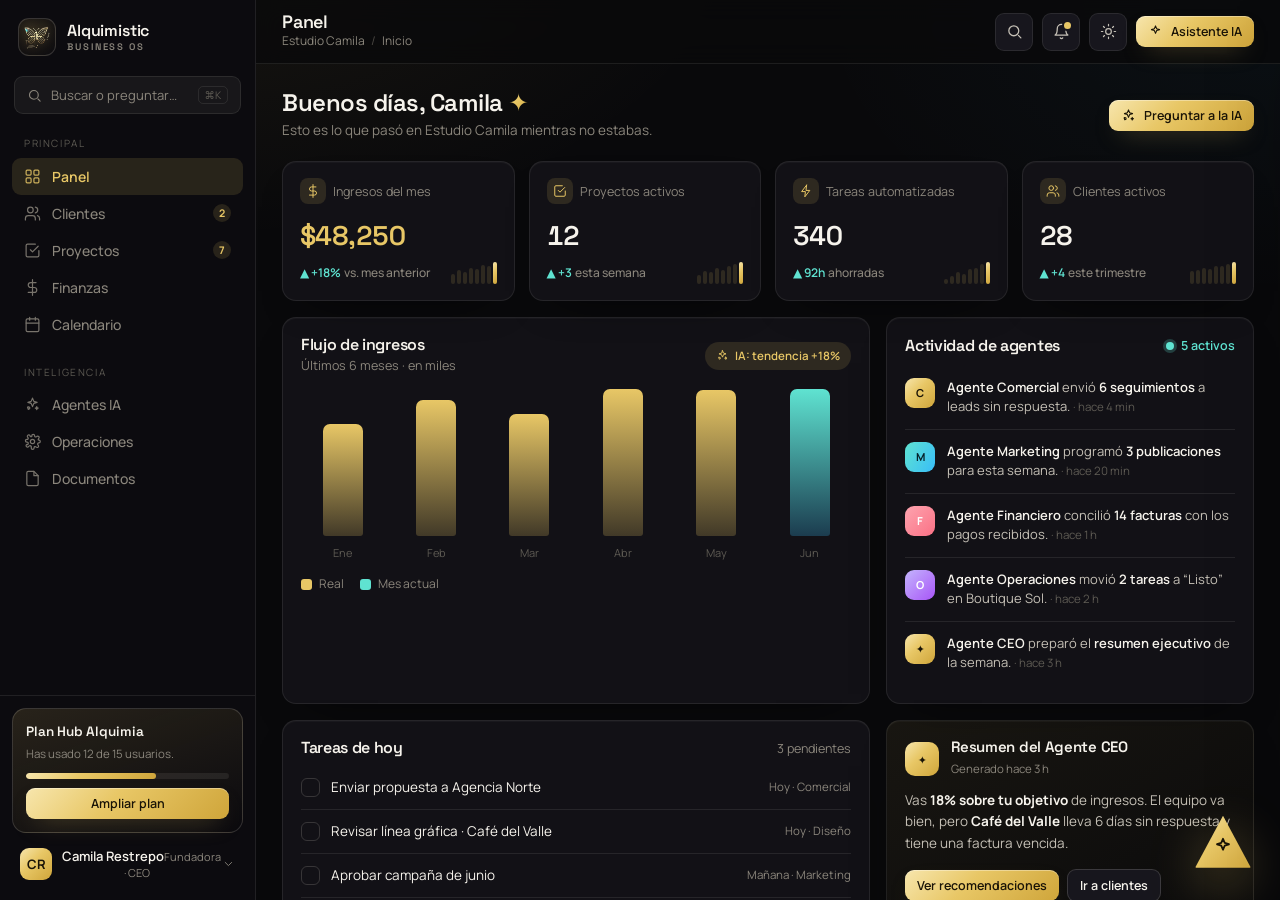
==== demo/index.html @ 18261135 "Demo navegable del Business OS en /demo + 'Ver Demo' enlazado - Prototipo Business OS (8 modulos, te" ====
<!DOCTYPE html>
<html lang="es" data-theme="dark">
<head>
<meta charset="UTF-8" />
<meta name="viewport" content="width=device-width, initial-scale=1.0" />
<title>Alquimistic Hub — Business OS</title>
<link rel="icon" type="image/png" href="assets/logo.png" />
<link rel="preconnect" href="https://fonts.googleapis.com" />
<link rel="preconnect" href="https://fonts.gstatic.com" crossorigin />
<link href="https://fonts.googleapis.com/css2?family=Space+Grotesk:wght@400;500;600;700&family=Sora:wght@400;500;600;700&family=Manrope:wght@400;500;600;700;800&family=Plus+Jakarta+Sans:wght@400;500;600;700&family=Figtree:wght@400;500;600;700&display=swap" rel="stylesheet" />
<link rel="stylesheet" href="bos.css" />
</head>
<body>

<div class="app">
  <!-- ============ SIDEBAR ============ -->
  <aside class="side" id="side">
    <div class="side-brand">
      <span class="side-badge"><img src="assets/logo.png" alt="Alquimistic Hub" /></span>
      <span class="nm">Alquimistic<span class="sub">Business OS</span></span>
    </div>

    <button class="side-search" id="sideSearch">
      <svg viewBox="0 0 24 24" fill="none" stroke="currentColor" stroke-width="1.8" stroke-linecap="round"><circle cx="11" cy="11" r="7"/><path d="m21 21-3.5-3.5"/></svg>
      Buscar o preguntar…
      <span class="kbd">⌘K</span>
    </button>

    <nav class="side-nav" id="sideNav"></nav>

    <div class="side-foot">
      <div class="side-upgrade">
        <div class="h">Plan Hub Alquimia</div>
        <div class="p">Has usado 12 de 15 usuarios.</div>
        <div class="bar"><i></i></div>
        <button class="btn btn-primary btn-sm" style="width:100%">Ampliar plan</button>
      </div>
      <button class="side-user">
        <span class="avatar">CR</span>
        <span class="meta"><span class="n">Camila Restrepo</span><span class="r">Fundadora · CEO</span></span>
        <svg class="gear" viewBox="0 0 24 24" fill="none" stroke="currentColor" stroke-width="1.7" stroke-linecap="round" stroke-linejoin="round"><path d="M6 9l6 6 6-6"/></svg>
      </button>
    </div>
  </aside>
  <div class="side-scrim" id="sideScrim"></div>

  <!-- ============ MAIN ============ -->
  <div class="main">
    <header class="topbar">
      <button class="icon-btn menu-btn" id="menuBtn"><svg viewBox="0 0 24 24" fill="none" stroke="currentColor" stroke-width="1.8" stroke-linecap="round"><path d="M3 6h18M3 12h18M3 18h18"/></svg></button>
      <div class="top-title">
        <h1 id="topTitle">Panel</h1>
        <div class="crumb" id="topCrumb"></div>
      </div>
      <div class="top-actions">
        <button class="icon-btn" id="topSearch" title="Buscar (⌘K)"><svg viewBox="0 0 24 24" fill="none" stroke="currentColor" stroke-width="1.8" stroke-linecap="round"><circle cx="11" cy="11" r="7"/><path d="m21 21-3.5-3.5"/></svg></button>
        <button class="icon-btn has-dot" title="Notificaciones"><svg viewBox="0 0 24 24" fill="none" stroke="currentColor" stroke-width="1.8" stroke-linecap="round" stroke-linejoin="round"><path d="M18 8a6 6 0 0 0-12 0c0 7-3 9-3 9h18s-3-2-3-9"/><path d="M13.7 21a2 2 0 0 1-3.4 0"/></svg></button>
        <button class="icon-btn" id="themeToggle" title="Cambiar tema"></button>
        <button class="btn btn-primary btn-sm" id="topSearch2" data-ai-open><svg viewBox="0 0 24 24" fill="none" stroke="currentColor" stroke-width="1.7" stroke-linecap="round" stroke-linejoin="round"><path d="M12 3l1.9 4.6L18.5 9l-4.6 1.4L12 15l-1.9-4.6L5.5 9l4.6-1.4z"/></svg><span>Asistente IA</span></button>
      </div>
    </header>

    <main class="content" id="content"></main>
  </div>
</div>

<!-- ============ AI ASSISTANT (triangle) ============ -->
<button class="ai-fab" id="aiFab" aria-label="Abrir asistente IA">
  <span class="ping"></span>
  <span class="tri"><svg viewBox="0 0 24 24" fill="none" stroke="currentColor" stroke-width="2" stroke-linecap="round" stroke-linejoin="round"><path d="M12 3l1.9 4.6L18.5 9l-4.6 1.4L12 15l-1.9-4.6L5.5 9l4.6-1.4z"/></svg></span>
</button>

<div class="scrim" id="aiScrim"></div>
<aside class="ai-panel" id="aiPanel" aria-label="Asistente IA">
  <div class="ai-head">
    <span class="tri-sm"><svg viewBox="0 0 24 24" fill="none" stroke="currentColor" stroke-width="2" stroke-linecap="round" stroke-linejoin="round"><path d="M12 3l1.9 4.6L18.5 9l-4.6 1.4L12 15l-1.9-4.6L5.5 9l4.6-1.4z"/></svg></span>
    <span class="nm">Asistente Alquimistic<span class="s">● Conectado a tu negocio</span></span>
    <button class="icon-btn x" id="aiClose"><svg viewBox="0 0 24 24" fill="none" stroke="currentColor" stroke-width="1.8" stroke-linecap="round"><path d="M18 6 6 18M6 6l12 12"/></svg></button>
  </div>
  <div class="ai-body" id="aiBody"></div>
  <div class="ai-foot">
    <div class="ai-input">
      <input id="aiInput" placeholder="Escribe o pregunta lo que quieras…" />
      <button class="ai-send" id="aiSend"><svg viewBox="0 0 24 24" fill="none" stroke="currentColor" stroke-width="2" stroke-linecap="round" stroke-linejoin="round"><path d="M22 2 11 13M22 2l-7 20-4-9-9-4z"/></svg></button>
    </div>
  </div>
</aside>

<!-- ============ COMMAND PALETTE ============ -->
<div class="cmdk-scrim" id="cmdkScrim">
  <div class="cmdk">
    <div class="cmdk-in">
      <svg viewBox="0 0 24 24" fill="none" stroke="currentColor" stroke-width="1.8" stroke-linecap="round"><circle cx="11" cy="11" r="7"/><path d="m21 21-3.5-3.5"/></svg>
      <input id="cmdkInput" placeholder="Busca módulos, acciones o pregunta a la IA…" />
      <span class="esc">ESC</span>
    </div>
    <div class="cmdk-list" id="cmdkList"></div>
  </div>
</div>

<script src="bos-icons.js"></script>
<script src="bos-data.js"></script>
<script src="bos-modules.js"></script>
<script src="bos-app.js"></script>
</body>
</html>
---- demo/bos.css ----
/* ============================================================
   ALQUIMISTIC HUB — BUSINESS OS (app)
   Sistema visual: oro/champán + teal iridiscente.
   Dos temas: oscuro (carbón) y claro (champán). Coherente con el landing.
   ============================================================ */

/* ---------- THEME: DARK (default) ---------- */
:root {
  --font-display: "Space Grotesk", system-ui, sans-serif;
  --font-body: "Manrope", system-ui, sans-serif;

  /* surfaces */
  --bg: #09090b;
  --bg-grad: #100e12;
  --surface: #121116;
  --surface-2: #17161d;
  --surface-3: #201f29;
  --rail: #0c0b0f;
  --hover: rgba(245,240,230,.05);
  --hover-strong: rgba(245,240,230,.08);

  --border: rgba(245,240,230,.09);
  --border-strong: rgba(245,240,230,.16);

  /* gold */
  --gold-1: #f3dd9a;
  --gold-2: #e8c766;
  --gold-3: #d4af37;
  --gold-deep: #b8902e;
  --gold-ink: #e8c766;            /* gold-colored TEXT (overridden in light) */
  --grad-gold: linear-gradient(135deg, #f7e6ad 0%, #e8c766 42%, #cfa53a 100%);
  --gold-soft: color-mix(in srgb, var(--gold-2) 13%, transparent);
  --gold-soft-2: color-mix(in srgb, var(--gold-2) 7%, transparent);

  /* iridescent */
  --teal: #5fe3d1;
  --cyan: #38bdf8;
  --teal-ink: #5fe3d1;
  --grad-iris: linear-gradient(120deg, #5fe3d1, #38bdf8);

  /* semantic */
  --pos: #5fe3d1;
  --neg: #f5907a;
  --warn: #f1c76a;
  --info: #7cc2f5;

  /* text */
  --text: #f6f3ec;
  --text-2: #c5c0b6;
  --text-3: #8b867c;
  --text-faint: #5d5a53;

  /* geometry */
  --r-sm: 9px;
  --r-md: 14px;
  --r-lg: 20px;
  --r-pill: 100px;
  --side-w: 256px;
  --top-h: 64px;
  --d: 1;                         /* density multiplier (tweakable) */

  --shadow-card: 0 1px 0 rgba(255,255,255,.03) inset, 0 18px 44px -28px rgba(0,0,0,.85);
  --shadow-pop: 0 30px 80px -24px rgba(0,0,0,.7), 0 2px 8px rgba(0,0,0,.4);
  --glow-gold: 0 0 0 1px rgba(232,199,102,.14), 0 18px 50px -20px rgba(232,199,102,.30);

  --ai-grad: var(--grad-gold);
}

/* ---------- THEME: LIGHT ---------- */
[data-theme="light"] {
  --bg: #f4f0e7;
  --bg-grad: #f8f4ec;
  --surface: #ffffff;
  --surface-2: #faf7f0;
  --surface-3: #f1ece1;
  --rail: #fbf8f1;
  --hover: rgba(60,48,20,.045);
  --hover-strong: rgba(60,48,20,.08);

  --border: rgba(40,32,16,.10);
  --border-strong: rgba(40,32,16,.18);

  --gold-1: #d8b24a;
  --gold-2: #c79a33;
  --gold-3: #b8902e;
  --gold-deep: #9a7822;
  --gold-ink: #9a7822;
  --grad-gold: linear-gradient(135deg, #e9c875 0%, #d4af37 45%, #b8902e 100%);
  --gold-soft: color-mix(in srgb, var(--gold-2) 15%, transparent);
  --gold-soft-2: color-mix(in srgb, var(--gold-2) 8%, transparent);

  --teal: #18a899;
  --cyan: #2c91d6;
  --teal-ink: #0e8a7b;
  --grad-iris: linear-gradient(120deg, #18a899, #2c91d6);

  --pos: #0e8a7b;
  --neg: #cf5a44;
  --warn: #b8862a;
  --info: #2c7fc0;

  --text: #1c1810;
  --text-2: #544d40;
  --text-3: #837b6c;
  --text-faint: #a89f8c;

  --shadow-card: 0 1px 0 rgba(255,255,255,.6) inset, 0 14px 34px -26px rgba(60,44,12,.45);
  --shadow-pop: 0 30px 70px -22px rgba(60,44,12,.32), 0 2px 8px rgba(60,44,12,.12);
  --glow-gold: 0 0 0 1px rgba(184,144,46,.18), 0 18px 44px -22px rgba(184,144,46,.30);
}

* { box-sizing: border-box; margin: 0; padding: 0; }
html, body { height: 100%; }
html { scroll-behavior: smooth; }

body {
  font-family: var(--font-body);
  background: var(--bg);
  color: var(--text);
  line-height: 1.55;
  -webkit-font-smoothing: antialiased;
  text-rendering: optimizeLegibility;
  overflow: hidden;
  transition: background .4s ease, color .4s ease;
}

/* ambient wash (on .app so it repaints reliably on theme change) */
.app::before {
  content: ""; position: absolute; inset: 0; z-index: 0; pointer-events: none;
  background:
    radial-gradient(900px 520px at 16% -8%, var(--gold-soft-2), transparent 60%),
    radial-gradient(760px 480px at 100% 0%, rgba(56,189,248,.045), transparent 62%);
}
[data-theme="light"] .app::before {
  background:
    radial-gradient(900px 520px at 16% -8%, rgba(184,144,46,.10), transparent 60%),
    radial-gradient(760px 480px at 100% 0%, rgba(44,145,214,.05), transparent 62%);
}

img { max-width: 100%; display: block; }
a { color: inherit; text-decoration: none; }
button { font-family: inherit; cursor: pointer; border: none; background: none; color: inherit; }
input, textarea { font-family: inherit; }
::selection { background: var(--gold-soft); color: var(--text); }

::-webkit-scrollbar { width: 10px; height: 10px; }
::-webkit-scrollbar-thumb { background: var(--border-strong); border-radius: 100px; border: 3px solid transparent; background-clip: content-box; }
::-webkit-scrollbar-thumb:hover { background: var(--text-faint); background-clip: content-box; }

h1,h2,h3,h4,h5 { font-family: var(--font-display); font-weight: 600; line-height: 1.1; letter-spacing: -.02em; }

.gold-text {
  background: var(--grad-gold); -webkit-background-clip: text; background-clip: text;
  -webkit-text-fill-color: transparent; color: transparent;
}
.mono { font-variant-numeric: tabular-nums; font-feature-settings: "tnum"; }

/* ============================================================
   APP SHELL
   ============================================================ */
.app {
  position: relative; z-index: 1;
  display: grid;
  grid-template-columns: var(--side-w) 1fr;
  height: 100vh;
  background: var(--bg);
  transition: background .4s ease;
}
.side, .main { position: relative; z-index: 1; }

/* ---------- Sidebar ---------- */
.side {
  background: var(--rail);
  border-right: 1px solid var(--border);
  display: flex; flex-direction: column;
  min-height: 0;
}
.side-brand {
  display: flex; align-items: center; gap: 11px;
  padding: 18px 18px 16px;
}
.side-badge {
  width: 38px; height: 38px; border-radius: 11px; flex: none;
  display: grid; place-items: center;
  background: radial-gradient(circle at 35% 25%, var(--gold-soft), transparent);
  border: 1px solid var(--border-strong); overflow: hidden;
}
.side-badge img { width: 28px; height: 28px; object-fit: contain; filter: drop-shadow(0 0 5px rgba(232,199,102,.35)); }
.side-brand .nm { font-family: var(--font-display); font-weight: 600; font-size: 16px; letter-spacing: -.01em; line-height: 1.1; }
.side-brand .sub { display: block; font-size: 9.5px; letter-spacing: .2em; text-transform: uppercase; color: var(--text-3); margin-top: 2px; }

.side-search {
  margin: 4px 14px 12px;
  display: flex; align-items: center; gap: 9px;
  padding: 9px 12px; border-radius: var(--r-sm);
  border: 1px solid var(--border); background: var(--hover);
  color: var(--text-3); font-size: 13px; cursor: pointer;
  transition: border-color .2s, background .2s;
}
.side-search:hover { border-color: var(--border-strong); background: var(--hover-strong); }
.side-search svg { width: 15px; height: 15px; flex: none; }
.side-search .kbd { margin-left: auto; font-size: 10.5px; color: var(--text-faint); border: 1px solid var(--border); border-radius: 5px; padding: 1px 6px; }

.side-nav { flex: 1; overflow-y: auto; overflow-x: hidden; padding: 4px 12px 12px; min-height: 0; }
.side-group + .side-group { margin-top: 16px; }
.side-label { font-size: 10px; letter-spacing: .16em; text-transform: uppercase; color: var(--text-faint); padding: 6px 12px; }
.nav-item {
  display: flex; align-items: center; gap: 11px; width: 100%;
  padding: calc(9px * var(--d)) 12px; border-radius: var(--r-sm);
  color: var(--text-3); font-size: 14px; font-weight: 500;
  transition: background .18s, color .18s; text-align: left; position: relative;
}
.nav-item .ic { width: 17px; height: 17px; flex: none; opacity: .85; }
.nav-item > svg { width: 17px; height: 17px; flex: none; opacity: .85; }
.nav-item:hover { background: var(--hover); color: var(--text-2); }
.nav-item.active { background: var(--gold-soft); color: var(--gold-ink); font-weight: 600; }
.nav-item.active .ic { opacity: 1; }
.nav-item .badge {
  margin-left: auto; font-size: 10.5px; font-weight: 700; min-width: 18px; height: 18px; padding: 0 5px;
  display: grid; place-items: center; border-radius: 100px;
  background: var(--gold-soft); color: var(--gold-ink);
}
.nav-item.active .badge { background: var(--grad-gold); color: #1a1407; }

.side-foot { border-top: 1px solid var(--border); padding: 12px; display: flex; flex-direction: column; gap: 8px; }
.side-upgrade {
  border: 1px solid var(--border-strong); border-radius: var(--r-md); padding: 13px;
  background: linear-gradient(160deg, var(--gold-soft), transparent);
}
.side-upgrade .h { font-family: var(--font-display); font-weight: 600; font-size: 13.5px; }
.side-upgrade .p { font-size: 11.5px; color: var(--text-3); margin: 3px 0 10px; line-height: 1.45; }
.side-upgrade .bar { height: 6px; border-radius: 100px; background: var(--hover-strong); overflow: hidden; margin-bottom: 9px; }
.side-upgrade .bar > i { display: block; height: 100%; width: 64%; border-radius: 100px; background: var(--grad-gold); }
.side-user { display: flex; align-items: center; gap: 10px; padding: 7px 8px; border-radius: var(--r-sm); }
.side-user:hover { background: var(--hover); }
.avatar { width: 32px; height: 32px; border-radius: 9px; flex: none; display: grid; place-items: center; font-weight: 700; font-size: 13px; color: #1a1407; background: var(--grad-gold); }
.avatar.sm { width: 26px; height: 26px; border-radius: 8px; font-size: 11px; }
.side-user .meta { line-height: 1.25; min-width: 0; }
.side-user .meta .n { font-size: 13px; font-weight: 600; white-space: nowrap; overflow: hidden; text-overflow: ellipsis; }
.side-user .meta .r { font-size: 11px; color: var(--text-3); }
.side-user .gear { margin-left: auto; color: var(--text-3); width: 16px; height: 16px; }

/* ---------- Main column ---------- */
.main { display: flex; flex-direction: column; min-width: 0; min-height: 0; }

.topbar {
  height: var(--top-h); flex: none;
  display: flex; align-items: center; gap: 16px;
  padding: 0 26px;
  border-bottom: 1px solid var(--border);
  background: color-mix(in srgb, var(--bg) 78%, transparent);
  backdrop-filter: blur(12px);
}
.top-title { min-width: 0; }
.top-title h1 { font-size: 18px; font-weight: 600; letter-spacing: -.01em; }
.top-title .crumb { font-size: 12px; color: var(--text-3); display: flex; gap: 6px; align-items: center; }
.top-actions { margin-left: auto; display: flex; align-items: center; gap: 9px; }
.icon-btn {
  width: 38px; height: 38px; border-radius: var(--r-sm); flex: none;
  display: grid; place-items: center; color: var(--text-2);
  border: 1px solid var(--border); background: var(--surface-2);
  transition: border-color .2s, color .2s, background .2s;
}
.icon-btn:hover { border-color: var(--border-strong); color: var(--text); }
.icon-btn svg { width: 17px; height: 17px; }
.icon-btn.has-dot::after { content: ""; position: absolute; margin: -12px 0 0 12px; width: 7px; height: 7px; border-radius: 50%; background: var(--gold-2); box-shadow: 0 0 0 2px var(--surface-2); }
.btn {
  display: inline-flex; align-items: center; justify-content: center; gap: 8px;
  font-weight: 600; font-size: 13.5px; padding: 10px 16px; border-radius: var(--r-sm);
  white-space: nowrap; transition: transform .2s, box-shadow .2s, background .2s, border-color .2s;
}
.btn svg { width: 15px; height: 15px; }
.btn:active { transform: translateY(1px); }
.btn-primary { color: #1a1407; background: var(--grad-gold); box-shadow: 0 1px 0 rgba(255,255,255,.35) inset, 0 10px 24px -12px rgba(232,199,102,.5); }
.btn-primary:hover { box-shadow: 0 1px 0 rgba(255,255,255,.45) inset, 0 14px 30px -12px rgba(232,199,102,.65); }
.btn-ghost { color: var(--text); border: 1px solid var(--border-strong); background: var(--surface-2); }
.btn-ghost:hover { border-color: var(--gold-3); background: var(--gold-soft-2); }
.btn-sm { padding: 7px 12px; font-size: 12.5px; }

.content { flex: 1; overflow-y: auto; overflow-x: hidden; min-height: 0; padding: 26px; scroll-behavior: smooth; }
.view { max-width: 1180px; margin: 0 auto; }
.view-enter { animation: viewIn .42s cubic-bezier(.2,.7,.2,1) both; }
@keyframes viewIn { from { transform: translateY(9px); } to { transform: none; } }
@media (prefers-reduced-motion: reduce) { .view-enter { animation: none; } }

/* ============================================================
   GENERIC COMPONENTS
   ============================================================ */
.card {
  background: var(--surface); border: 1px solid var(--border);
  border-radius: var(--r-md); box-shadow: var(--shadow-card);
}
.pad { padding: calc(18px * var(--d)); }
.row { display: flex; align-items: center; gap: 12px; }
.between { display: flex; align-items: center; justify-content: space-between; gap: 12px; }
.wrap-gap { display: flex; flex-wrap: wrap; gap: 10px; }
.muted { color: var(--text-3); }
.eyebrow-sm { font-size: 11px; letter-spacing: .14em; text-transform: uppercase; color: var(--text-faint); font-weight: 600; }

.section-title { display: flex; align-items: center; justify-content: space-between; gap: 14px; margin-bottom: 16px; }
.section-title h2 { font-size: 20px; }
.section-title .sub { font-size: 13px; color: var(--text-3); margin-top: 3px; }

.pill {
  display: inline-flex; align-items: center; gap: 6px;
  font-size: 11.5px; font-weight: 600; padding: 4px 10px; border-radius: 100px;
  border: 1px solid var(--border-strong); color: var(--text-2); background: var(--hover);
}
.pill .dot { width: 6px; height: 6px; border-radius: 50%; background: currentColor; }
.pill > svg { width: 13px; height: 13px; flex: none; }
.tag > svg { width: 12px; height: 12px; flex: none; }
.feed-av > svg { width: 16px; height: 16px; }
.auto-node .ni svg { width: 14px; height: 14px; }
.kcard .due svg { width: 13px; height: 13px; flex: none; }
.kchips .tag svg { width: 11px; height: 11px; }
.side-user .gear { width: 16px; height: 16px; }
.pill.gold { color: var(--gold-ink); background: var(--gold-soft); border-color: transparent; }
.pill.teal { color: var(--teal-ink); background: color-mix(in srgb, var(--teal) 14%, transparent); border-color: transparent; }
.pill.pos { color: var(--pos); }
.pill.neg { color: var(--neg); }

.tag {
  display: inline-flex; align-items: center; gap: 6px;
  font-size: 11px; font-weight: 600; padding: 3px 9px; border-radius: 6px;
  background: var(--hover); color: var(--text-2);
}
.tag .d { width: 7px; height: 7px; border-radius: 2px; }

.delta { font-size: 12px; font-weight: 600; display: inline-flex; align-items: center; gap: 3px; }
.delta.up { color: var(--pos); }
.delta.down { color: var(--neg); }

/* segmented control */
.seg { display: inline-flex; padding: 3px; gap: 2px; border-radius: var(--r-sm); border: 1px solid var(--border); background: var(--surface-2); }
.seg button { padding: 6px 13px; border-radius: 7px; font-size: 12.5px; font-weight: 600; color: var(--text-3); transition: .18s; }
.seg button.on { background: var(--surface-3); color: var(--text); box-shadow: var(--shadow-card); }
[data-theme="light"] .seg button.on { background: #fff; }

/* search input */
.field {
  display: flex; align-items: center; gap: 9px;
  padding: 9px 13px; border-radius: var(--r-sm);
  border: 1px solid var(--border); background: var(--surface-2); color: var(--text-3); font-size: 13px;
}
.field svg { width: 15px; height: 15px; flex: none; }
.field input { flex: 1; background: none; border: none; outline: none; color: var(--text); font-size: 13px; }
.field input::placeholder { color: var(--text-3); }

/* ---------- KPI cards ---------- */
.kpis { display: grid; grid-template-columns: repeat(4, 1fr); gap: 14px; }
.kpi { position: relative; overflow: hidden; }
.kpi .pad { padding: 16px 17px; }
.kpi .k { font-size: 12.5px; color: var(--text-3); display: flex; align-items: center; gap: 7px; }
.kpi .k .gi { width: 26px; height: 26px; border-radius: 8px; display: grid; place-items: center; background: var(--gold-soft); color: var(--gold-ink); }
.kpi .k .gi svg { width: 14px; height: 14px; }
.kpi .v { font-family: var(--font-display); font-weight: 600; font-size: 27px; letter-spacing: -.02em; margin: 11px 0 5px; }
.kpi .v.gold { color: var(--gold-ink); }
.kpi .foot { display: flex; align-items: center; justify-content: space-between; font-size: 11.5px; color: var(--text-3); }
.kpi .spark { display: flex; align-items: flex-end; gap: 2px; height: 22px; }
.kpi .spark i { width: 4px; border-radius: 2px; background: var(--gold-soft); }
.kpi .spark i.t { background: var(--grad-gold); }

/* ---------- Charts ---------- */
.bars { display: flex; align-items: flex-end; gap: 10px; height: 180px; padding-top: 8px; }
.bars .col { flex: 1; display: flex; flex-direction: column; align-items: center; gap: 8px; height: 100%; justify-content: flex-end; }
.bars .bar { width: 100%; max-width: 40px; border-radius: 7px 7px 3px 3px; background: linear-gradient(180deg, var(--gold-2), color-mix(in srgb, var(--gold-2) 22%, transparent)); transition: height .6s cubic-bezier(.2,.7,.2,1); }
.bars .bar.t { background: linear-gradient(180deg, var(--teal), color-mix(in srgb, var(--cyan) 25%, transparent)); }
.bars .lbl { font-size: 11px; color: var(--text-faint); }

.legend { display: flex; gap: 16px; flex-wrap: wrap; font-size: 12px; color: var(--text-3); }
.legend .it { display: flex; align-items: center; gap: 7px; }
.legend .sw { width: 11px; height: 11px; border-radius: 3px; }

/* donut */
.donut { width: 150px; height: 150px; border-radius: 50%; display: grid; place-items: center; position: relative; }
.donut .hole { width: 96px; height: 96px; border-radius: 50%; background: var(--surface); display: grid; place-items: center; text-align: center; }
.donut .hole .v { font-family: var(--font-display); font-weight: 600; font-size: 22px; }
.donut .hole .l { font-size: 10.5px; color: var(--text-3); }

/* ---------- Tables ---------- */
.table { width: 100%; border-collapse: collapse; font-size: 13.5px; }
.table thead th { text-align: left; font-size: 11px; letter-spacing: .08em; text-transform: uppercase; color: var(--text-faint); font-weight: 600; padding: 0 16px 11px; border-bottom: 1px solid var(--border); }
.table tbody td { padding: 13px 16px; border-bottom: 1px solid var(--border); color: var(--text-2); vertical-align: middle; }
.table tbody tr { transition: background .15s; cursor: pointer; }
.table tbody tr:hover { background: var(--hover); }
.table tbody tr:last-child td { border-bottom: none; }
.table .name { color: var(--text); font-weight: 600; display: flex; align-items: center; gap: 10px; }
.table .right { text-align: right; }
.table .num { font-variant-numeric: tabular-nums; color: var(--text); }

/* status dot */
.st { display: inline-flex; align-items: center; gap: 7px; font-size: 12.5px; font-weight: 600; }
.st .d { width: 8px; height: 8px; border-radius: 50%; }
.st.active .d { background: var(--pos); box-shadow: 0 0 0 3px color-mix(in srgb, var(--pos) 22%, transparent); }
.st.active { color: var(--pos); }
.st.warn .d { background: var(--warn); box-shadow: 0 0 0 3px color-mix(in srgb, var(--warn) 22%, transparent); }
.st.warn { color: var(--warn); }
.st.idle .d { background: var(--text-faint); }
.st.idle { color: var(--text-3); }

/* avatar (initials) circles for people */
.face { width: 30px; height: 30px; border-radius: 50%; flex: none; display: grid; place-items: center; font-size: 11.5px; font-weight: 700; color: #fff; }
.face.sm { width: 24px; height: 24px; font-size: 10px; }
.faces { display: flex; }
.faces .face { border: 2px solid var(--surface); margin-left: -8px; }
.faces .face:first-child { margin-left: 0; }

/* progress */
.prog { height: 7px; border-radius: 100px; background: var(--hover-strong); overflow: hidden; }
.prog > i { display: block; height: 100%; border-radius: 100px; background: var(--grad-gold); }
.prog.teal > i { background: var(--grad-iris); }

/* ---------- Feed (agent activity) ---------- */
.feed { display: flex; flex-direction: column; }
.feed-item { display: flex; gap: 12px; padding: 12px 0; border-bottom: 1px solid var(--border); }
.feed-item:last-child { border-bottom: none; }
.feed-av { width: 30px; height: 30px; border-radius: 9px; flex: none; display: grid; place-items: center; font-size: 11px; font-weight: 700; }
.feed-av.gold { background: var(--grad-gold); color: #1a1407; }
.feed-av.teal { background: var(--grad-iris); color: #06222a; }
.feed-av.violet { background: linear-gradient(135deg,#c4b5fd,#a855f7); color: #fff; }
.feed-av.rose { background: linear-gradient(135deg,#fda4af,#fb7185); color: #fff; }
.feed-av.dim { background: var(--hover-strong); color: var(--text-2); }
.feed-tx { font-size: 13px; color: var(--text-2); line-height: 1.5; flex: 1; min-width: 0; }
.feed-tx b { color: var(--text); font-weight: 600; }
.feed-tx .ago { color: var(--text-faint); font-size: 11.5px; }

/* ---------- Kanban ---------- */
.kanban { display: grid; grid-template-columns: repeat(4, minmax(0,1fr)); gap: 14px; align-items: start; }
.kcol { background: var(--surface-2); border: 1px solid var(--border); border-radius: var(--r-md); padding: 12px; min-height: 120px; }
.kcol-h { display: flex; align-items: center; gap: 8px; margin-bottom: 12px; padding: 0 2px; }
.kcol-h .t { font-size: 12.5px; font-weight: 700; }
.kcol-h .ct { font-size: 11px; color: var(--text-faint); background: var(--hover-strong); padding: 1px 8px; border-radius: 100px; }
.kcol-h .dt { width: 8px; height: 8px; border-radius: 50%; }
.kcard {
  background: var(--surface); border: 1px solid var(--border); border-radius: var(--r-sm);
  padding: 12px; margin-bottom: 10px; box-shadow: var(--shadow-card); cursor: grab;
  transition: transform .15s, box-shadow .15s, border-color .15s;
}
.kcard:hover { transform: translateY(-2px); border-color: var(--border-strong); }
.kcard:active { cursor: grabbing; }
.kcard .kt { font-size: 13.5px; font-weight: 600; color: var(--text); line-height: 1.35; }
.kcard .kd { font-size: 12px; color: var(--text-3); margin-top: 5px; line-height: 1.45; }
.kcard .kmeta { display: flex; align-items: center; justify-content: space-between; margin-top: 11px; }
.kcard .due { font-size: 11px; color: var(--text-3); display: flex; align-items: center; gap: 5px; }
.kchips { display: flex; gap: 6px; margin-bottom: 9px; flex-wrap: wrap; }
.kadd { width: 100%; text-align: left; color: var(--text-3); font-size: 12.5px; padding: 8px 10px; border-radius: var(--r-sm); border: 1px dashed var(--border-strong); transition: .18s; }
.kadd:hover { color: var(--text); border-color: var(--gold-3); background: var(--gold-soft-2); }

/* ---------- Agents ---------- */
.agents { display: grid; grid-template-columns: repeat(3, 1fr); gap: 16px; }
.agent-card { padding: 18px; display: flex; flex-direction: column; gap: 0; position: relative; overflow: hidden; }
.agent-card .orb { width: 46px; height: 46px; border-radius: 13px; display: grid; place-items: center; margin-bottom: 13px; }
.agent-card .orb svg { width: 23px; height: 23px; }
.agent-card h3 { font-size: 16px; }
.agent-card .role { font-size: 11.5px; color: var(--gold-ink); font-weight: 600; margin-top: 3px; letter-spacing: .02em; }
.agent-card .desc { font-size: 12.5px; color: var(--text-3); line-height: 1.5; margin: 11px 0 14px; }
.agent-card .stats { display: flex; gap: 18px; padding-top: 13px; border-top: 1px solid var(--border); }
.agent-card .stats .s .v { font-family: var(--font-display); font-weight: 600; font-size: 17px; }
.agent-card .stats .s .l { font-size: 10.5px; color: var(--text-3); }
.agent-card .toptag { position: absolute; top: 15px; right: 15px; }
.orb.gold { background: var(--gold-soft); color: var(--gold-ink); }
.orb.teal { background: color-mix(in srgb, var(--teal) 15%, transparent); color: var(--teal-ink); }
.orb.violet { background: rgba(168,85,247,.14); color: #c4a8f7; }
.orb.rose { background: rgba(251,113,133,.14); color: #f59ba8; }
.orb.blue { background: rgba(56,189,248,.14); color: var(--info); }
[data-theme="light"] .orb.violet { color: #8b48d8; }
[data-theme="light"] .orb.rose { color: #d8475c; }

.switch { width: 38px; height: 22px; border-radius: 100px; background: var(--hover-strong); position: relative; transition: background .2s; flex: none; cursor: pointer; }
.switch::after { content: ""; position: absolute; top: 3px; left: 3px; width: 16px; height: 16px; border-radius: 50%; background: var(--text-3); transition: .2s; }
.switch.on { background: var(--grad-gold); }
.switch.on::after { left: 19px; background: #1a1407; }

/* ---------- Documents ---------- */
.doc-grid { display: grid; grid-template-columns: repeat(3, 1fr); gap: 14px; }
.doc-card { padding: 16px; cursor: pointer; transition: transform .15s, border-color .15s; }
.doc-card:hover { transform: translateY(-2px); border-color: var(--border-strong); }
.doc-ic { width: 38px; height: 38px; border-radius: 10px; display: grid; place-items: center; margin-bottom: 13px; background: var(--hover-strong); color: var(--text-2); }
.doc-ic svg { width: 19px; height: 19px; }
.doc-card h4 { font-size: 14.5px; }
.doc-card .meta { font-size: 11.5px; color: var(--text-3); margin-top: 6px; display: flex; align-items: center; gap: 7px; }

.ask {
  border: 1px solid var(--border-strong); border-radius: var(--r-md); padding: 16px 18px;
  background: linear-gradient(135deg, var(--gold-soft-2), transparent);
}
.ask .q { display: flex; align-items: center; gap: 11px; }
.ask .q input { flex: 1; background: var(--surface); border: 1px solid var(--border); border-radius: var(--r-sm); padding: 11px 14px; color: var(--text); font-size: 13.5px; outline: none; }
.ask .a { margin-top: 14px; font-size: 13.5px; color: var(--text-2); line-height: 1.6; padding: 14px 16px; border-radius: var(--r-sm); background: var(--surface); border: 1px solid var(--border); }

/* ---------- Calendar ---------- */
.cal { display: grid; grid-template-columns: 54px repeat(5, 1fr); border: 1px solid var(--border); border-radius: var(--r-md); overflow: hidden; }
.cal-head { background: var(--surface-2); border-bottom: 1px solid var(--border); padding: 12px 8px; text-align: center; }
.cal-head .dow { font-size: 11px; color: var(--text-3); text-transform: uppercase; letter-spacing: .08em; }
.cal-head .dn { font-family: var(--font-display); font-size: 18px; font-weight: 600; margin-top: 3px; }
.cal-head.today .dn { color: var(--gold-ink); }
.cal-time { font-size: 11px; color: var(--text-faint); padding: 8px; text-align: right; border-right: 1px solid var(--border); }
.cal-cell { border-right: 1px solid var(--border); border-bottom: 1px solid var(--border); min-height: 56px; padding: 4px; position: relative; }
.cal-cell:nth-child(6n+1) { border-left: none; }
.cal-ev { border-radius: 7px; padding: 6px 8px; font-size: 11px; font-weight: 600; line-height: 1.3; margin-bottom: 4px; border-left: 3px solid; }
.cal-ev.gold { background: var(--gold-soft); color: var(--gold-ink); border-color: var(--gold-2); }
.cal-ev.teal { background: color-mix(in srgb, var(--teal) 13%, transparent); color: var(--teal-ink); border-color: var(--teal); }
.cal-ev.violet { background: rgba(168,85,247,.13); color: #b69bf0; border-color: #a855f7; }
.cal-ev.dim { background: var(--hover-strong); color: var(--text-3); border-color: var(--text-faint); }
[data-theme="light"] .cal-ev.violet { color: #8b48d8; }

/* ---------- Automations (ops) ---------- */
.auto-row { display: grid; grid-template-columns: 1fr auto; gap: 14px; align-items: center; padding: 16px 18px; }
.auto-flow { display: flex; align-items: center; gap: 12px; flex-wrap: wrap; }
.auto-node { display: flex; align-items: center; gap: 9px; padding: 8px 13px; border-radius: var(--r-sm); border: 1px solid var(--border); background: var(--surface-2); font-size: 12.5px; font-weight: 600; }
.auto-node .ni { width: 22px; height: 22px; border-radius: 7px; display: grid; place-items: center; }
.auto-node.trigger .ni { background: var(--gold-soft); color: var(--gold-ink); }
.auto-node.action .ni { background: color-mix(in srgb, var(--teal) 14%, transparent); color: var(--teal-ink); }
.auto-arrow { color: var(--text-faint); display: grid; place-items: center; }
.auto-arrow svg { width: 17px; height: 17px; }

/* empty / generic helpers */
.grid-2 { display: grid; grid-template-columns: 1.6fr 1fr; gap: 16px; }
.grid-2b { display: grid; grid-template-columns: 1fr 1fr; gap: 16px; }
.stack { display: flex; flex-direction: column; gap: 16px; }
.list-row { display: flex; align-items: center; gap: 13px; padding: 12px 0; border-bottom: 1px solid var(--border); }
.list-row:last-child { border-bottom: none; }

/* checkbox task */
.task { display: flex; align-items: center; gap: 11px; padding: 11px 0; border-bottom: 1px solid var(--border); }
.task:last-child { border-bottom: none; }
.chk { width: 19px; height: 19px; border-radius: 6px; border: 1.6px solid var(--border-strong); flex: none; display: grid; place-items: center; cursor: pointer; transition: .18s; }
.chk svg { width: 12px; height: 12px; opacity: 0; color: #1a1407; }
.task.done .chk { background: var(--grad-gold); border-color: transparent; }
.task.done .chk svg { opacity: 1; }
.task.done .tt { color: var(--text-faint); text-decoration: line-through; }
.task .tt { font-size: 13.5px; color: var(--text); flex: 1; }
.task .meta { font-size: 11.5px; color: var(--text-3); }

/* ============================================================
   AI ASSISTANT — triangle launcher + slide-over
   ============================================================ */
.ai-fab {
  position: fixed; right: 26px; bottom: 26px; z-index: 60;
  width: 62px; height: 62px; border: none; background: none; cursor: pointer;
  display: grid; place-items: center;
  filter: drop-shadow(0 12px 26px rgba(232,199,102,.4));
  transition: transform .25s cubic-bezier(.2,.7,.2,1);
}
.ai-fab:hover { transform: translateY(-3px) scale(1.04); }
.ai-fab:active { transform: scale(.96); }
.ai-fab .tri {
  width: 56px; height: 56px; border-radius: 17px;
  background: var(--ai-grad); display: grid; place-items: center;
  clip-path: polygon(50% 6%, 95% 90%, 5% 90%);
  position: relative;
}
.ai-fab .tri svg { width: 22px; height: 22px; color: #1a1407; margin-top: 7px; }
.ai-fab .ping { position: absolute; inset: 0; border-radius: 17px; clip-path: polygon(50% 6%, 95% 90%, 5% 90%); background: var(--ai-grad); animation: aiping 2.6s ease-out infinite; z-index: -1; }
@keyframes aiping { 0% { transform: scale(1); opacity: .5; } 70%,100% { transform: scale(1.5); opacity: 0; } }
@media (prefers-reduced-motion: reduce) { .ai-fab .ping { animation: none; display: none; } }

.ai-panel {
  position: fixed; right: 0; top: 0; bottom: 0; z-index: 70;
  width: 408px; max-width: 92vw;
  background: var(--surface); border-left: 1px solid var(--border-strong);
  box-shadow: var(--shadow-pop);
  display: flex; flex-direction: column;
  transform: translateX(105%);
}
.ai-panel.open { transform: none; animation: aiSlide .4s cubic-bezier(.3,.8,.3,1) both; }
@keyframes aiSlide { from { transform: translateX(28px); } to { transform: none; } }
.ai-head { display: flex; align-items: center; gap: 12px; padding: 16px 18px; border-bottom: 1px solid var(--border); }
.ai-head .tri-sm { width: 34px; height: 34px; flex: none; background: var(--ai-grad); clip-path: polygon(50% 8%, 94% 88%, 6% 88%); display: grid; place-items: center; }
.ai-head .tri-sm svg { width: 15px; height: 15px; color: #1a1407; margin-top: 5px; }
.ai-head .nm { font-family: var(--font-display); font-weight: 600; font-size: 15px; }
.ai-head .nm .s { display: block; font-family: var(--font-body); font-size: 11px; color: var(--teal-ink); font-weight: 600; }
.ai-head .x { margin-left: auto; }
.ai-body { flex: 1; overflow-y: auto; padding: 18px; display: flex; flex-direction: column; gap: 14px; }
.ai-msg { max-width: 88%; font-size: 13.5px; line-height: 1.55; padding: 11px 14px; border-radius: 14px; }
.ai-msg.bot { align-self: flex-start; background: var(--surface-2); border: 1px solid var(--border); border-bottom-left-radius: 5px; color: var(--text-2); }
.ai-msg.user { align-self: flex-end; background: var(--grad-gold); color: #1a1407; border-bottom-right-radius: 5px; font-weight: 500; }
.ai-msg b { color: var(--text); font-weight: 700; }
.ai-msg.user b { color: #1a1407; }
.ai-chips { display: flex; flex-wrap: wrap; gap: 8px; }
.ai-chip { font-size: 12px; padding: 8px 12px; border-radius: 100px; border: 1px solid var(--border-strong); color: var(--text-2); background: var(--surface-2); transition: .18s; text-align: left; }
.ai-chip:hover { border-color: var(--gold-3); color: var(--text); background: var(--gold-soft-2); }
.ai-foot { padding: 14px 16px; border-top: 1px solid var(--border); }
.ai-input { display: flex; align-items: center; gap: 10px; padding: 10px 12px; border-radius: var(--r-sm); border: 1px solid var(--border-strong); background: var(--surface-2); }
.ai-input input { flex: 1; background: none; border: none; outline: none; color: var(--text); font-size: 13.5px; }
.ai-input input::placeholder { color: var(--text-3); }
.ai-send { width: 32px; height: 32px; border-radius: 8px; flex: none; display: grid; place-items: center; background: var(--grad-gold); color: #1a1407; }
.ai-send svg { width: 15px; height: 15px; }
.ai-typing { display: flex; gap: 4px; padding: 12px 14px; }
.ai-typing i { width: 7px; height: 7px; border-radius: 50%; background: var(--text-3); animation: aidot 1.2s infinite; }
.ai-typing i:nth-child(2){ animation-delay:.18s; } .ai-typing i:nth-child(3){ animation-delay:.36s; }
@keyframes aidot { 0%,60%,100%{ transform: translateY(0); opacity:.4; } 30%{ transform: translateY(-5px); opacity:1; } }

/* overlay scrim */
.scrim { position: fixed; inset: 0; z-index: 65; background: rgba(0,0,0,.5); opacity: 0; pointer-events: none; }
.scrim.show { opacity: 1; pointer-events: auto; }
[data-theme="light"] .scrim { background: rgba(40,32,12,.32); }

/* ============================================================
   COMMAND PALETTE
   ============================================================ */
.cmdk-scrim { position: fixed; inset: 0; z-index: 90; background: rgba(0,0,0,.55); backdrop-filter: blur(4px); display: none; align-items: flex-start; justify-content: center; padding-top: 12vh; }
.cmdk-scrim.show { display: flex; }
[data-theme="light"] .cmdk-scrim { background: rgba(40,32,12,.3); }
.cmdk { width: 600px; max-width: 92vw; background: var(--surface); border: 1px solid var(--border-strong); border-radius: var(--r-md); box-shadow: var(--shadow-pop); overflow: hidden; animation: cmdkin .25s cubic-bezier(.2,.7,.2,1); }
@keyframes cmdkin { from { transform: translateY(-12px); } to { transform: none; } }
.cmdk-in { display: flex; align-items: center; gap: 12px; padding: 16px 18px; border-bottom: 1px solid var(--border); }
.cmdk-in svg { width: 18px; height: 18px; color: var(--text-3); flex: none; }
.cmdk-in input { flex: 1; background: none; border: none; outline: none; color: var(--text); font-size: 15.5px; }
.cmdk-in input::placeholder { color: var(--text-3); }
.cmdk-in .esc { font-size: 11px; color: var(--text-faint); border: 1px solid var(--border); border-radius: 5px; padding: 2px 7px; }
.cmdk-list { max-height: 50vh; overflow-y: auto; padding: 8px; }
.cmdk-sec { font-size: 10.5px; letter-spacing: .12em; text-transform: uppercase; color: var(--text-faint); padding: 10px 12px 6px; }
.cmdk-item { display: flex; align-items: center; gap: 12px; padding: 11px 12px; border-radius: var(--r-sm); cursor: pointer; color: var(--text-2); }
.cmdk-item .ci { width: 30px; height: 30px; border-radius: 8px; display: grid; place-items: center; background: var(--hover-strong); color: var(--text-2); flex: none; }
.cmdk-item .ci svg { width: 16px; height: 16px; }
.cmdk-item .ct { font-size: 13.5px; font-weight: 500; color: var(--text); }
.cmdk-item .cs { font-size: 11.5px; color: var(--text-3); }
.cmdk-item .go { margin-left: auto; font-size: 11px; color: var(--text-faint); }
.cmdk-item.sel, .cmdk-item:hover { background: var(--gold-soft); }
.cmdk-item.sel .ci { background: var(--grad-gold); color: #1a1407; }
.cmdk-item.ai .ci { background: var(--ai-grad); color: #1a1407; }

/* ============================================================
   RESPONSIVE
   ============================================================ */
.menu-btn { display: none; }
.side-scrim { display: none; }

@media (max-width: 1080px) {
  .kpis { grid-template-columns: repeat(2, 1fr); }
  .agents { grid-template-columns: repeat(2, 1fr); }
  .doc-grid { grid-template-columns: repeat(2, 1fr); }
  .grid-2, .grid-2b { grid-template-columns: 1fr; }
  .kanban { grid-template-columns: repeat(2, 1fr); }
}

@media (max-width: 860px) {
  .app { grid-template-columns: 1fr; }
  .side {
    position: fixed; top: 0; bottom: 0; left: 0; width: 280px; z-index: 80;
    transform: translateX(-103%);
  }
  .side.open { transform: none; box-shadow: var(--shadow-pop); animation: aiSlide .35s cubic-bezier(.3,.8,.3,1) both; }
  .side-scrim { display: block; position: fixed; inset: 0; z-index: 75; background: rgba(0,0,0,.5); opacity: 0; pointer-events: none; transition: opacity .3s; }
  .side-scrim.show { opacity: 1; pointer-events: auto; }
  .menu-btn { display: grid; }
  .content { padding: 18px; }
  .topbar { padding: 0 16px; gap: 12px; }
  .top-title h1 { font-size: 16px; }
}

@media (max-width: 620px) {
  .kpis { grid-template-columns: 1fr; }
  .agents, .doc-grid, .kanban { grid-template-columns: 1fr; }
  .cal { grid-template-columns: 40px repeat(5, 1fr); font-size: 11px; }
  .ai-panel { width: 100%; }
  .top-actions .btn span { display: none; }
}
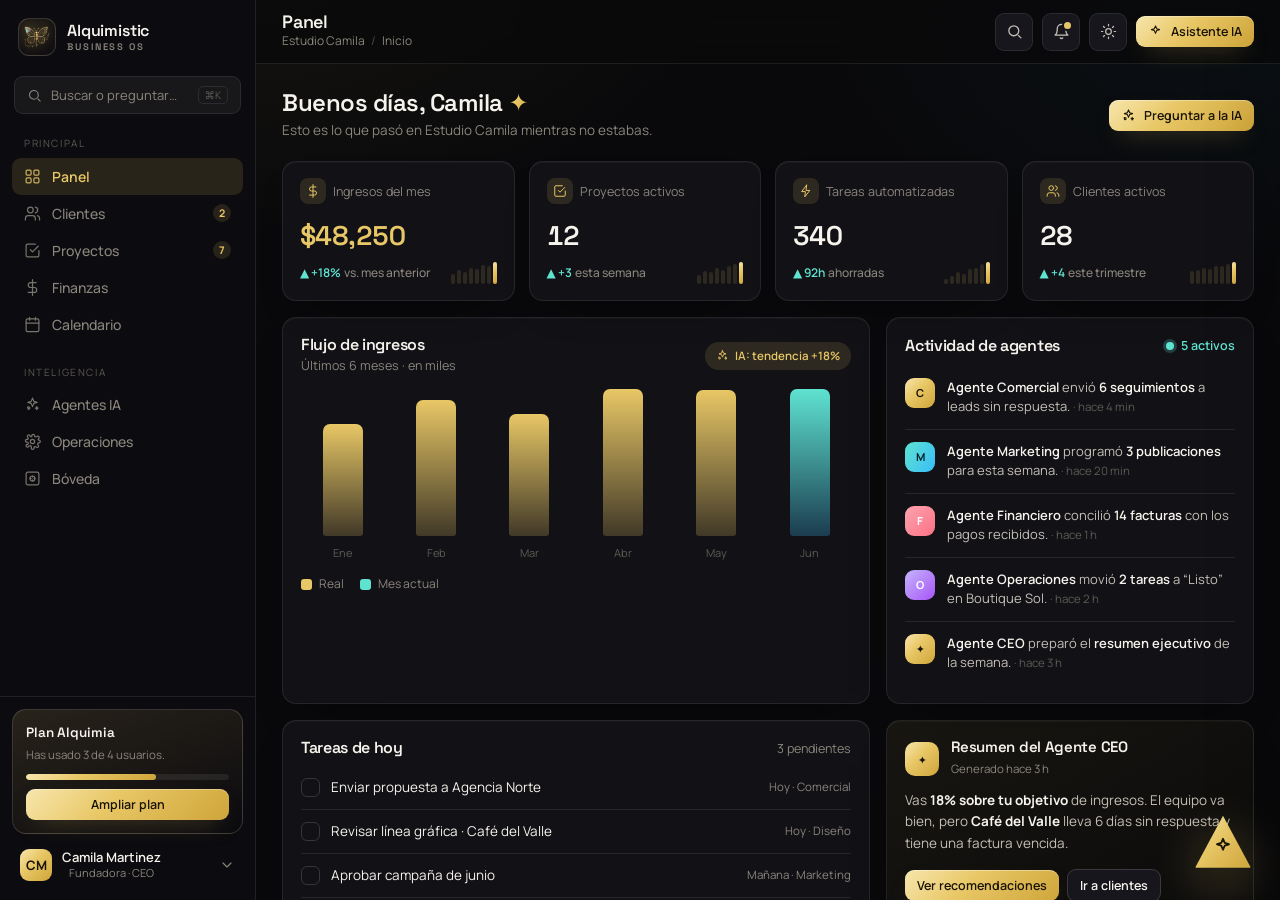
==== commit 8098fad0: "Bóveda como teaser conceptual, sección Personas + IA, demo visible y consistencia - Módulo Documento" ====
--- a/demo/index.html
+++ b/demo/index.html
@@ -3,7 +3,7 @@
 <head>
 <meta charset="UTF-8" />
 <meta name="viewport" content="width=device-width, initial-scale=1.0" />
-<title>Alquimistic Hub — Business OS</title>
+<title>Alquimistic Business OS · Demo</title>
 <link rel="icon" type="image/png" href="assets/logo.png" />
 <link rel="preconnect" href="https://fonts.googleapis.com" />
 <link rel="preconnect" href="https://fonts.gstatic.com" crossorigin />
@@ -16,7 +16,7 @@
   <!-- ============ SIDEBAR ============ -->
   <aside class="side" id="side">
     <div class="side-brand">
-      <span class="side-badge"><img src="assets/logo.png" alt="Alquimistic Hub" /></span>
+      <span class="side-badge"><img src="assets/logo.png" alt="Alquimistic Business OS" /></span>
       <span class="nm">Alquimistic<span class="sub">Business OS</span></span>
     </div>
 
@@ -30,14 +30,14 @@
 
     <div class="side-foot">
       <div class="side-upgrade">
-        <div class="h">Plan Hub Alquimia</div>
-        <div class="p">Has usado 12 de 15 usuarios.</div>
+        <div class="h">Plan Alquimia</div>
+        <div class="p">Has usado 3 de 4 usuarios.</div>
         <div class="bar"><i></i></div>
         <button class="btn btn-primary btn-sm" style="width:100%">Ampliar plan</button>
       </div>
       <button class="side-user">
-        <span class="avatar">CR</span>
-        <span class="meta"><span class="n">Camila Restrepo</span><span class="r">Fundadora · CEO</span></span>
+        <span class="avatar">CM</span>
+        <span class="meta"><span class="n">Camila Martinez</span><span class="r">Fundadora · CEO</span></span>
         <svg class="gear" viewBox="0 0 24 24" fill="none" stroke="currentColor" stroke-width="1.7" stroke-linecap="round" stroke-linejoin="round"><path d="M6 9l6 6 6-6"/></svg>
       </button>
     </div>
--- a/demo/bos.css
+++ b/demo/bos.css
@@ -235,7 +235,7 @@
 .side-user:hover { background: var(--hover); }
 .avatar { width: 32px; height: 32px; border-radius: 9px; flex: none; display: grid; place-items: center; font-weight: 700; font-size: 13px; color: #1a1407; background: var(--grad-gold); }
 .avatar.sm { width: 26px; height: 26px; border-radius: 8px; font-size: 11px; }
-.side-user .meta { line-height: 1.25; min-width: 0; }
+.side-user .meta { display: flex; flex-direction: column; line-height: 1.3; min-width: 0; }
 .side-user .meta .n { font-size: 13px; font-weight: 600; white-space: nowrap; overflow: hidden; text-overflow: ellipsis; }
 .side-user .meta .r { font-size: 11px; color: var(--text-3); }
 .side-user .gear { margin-left: auto; color: var(--text-3); width: 16px; height: 16px; }
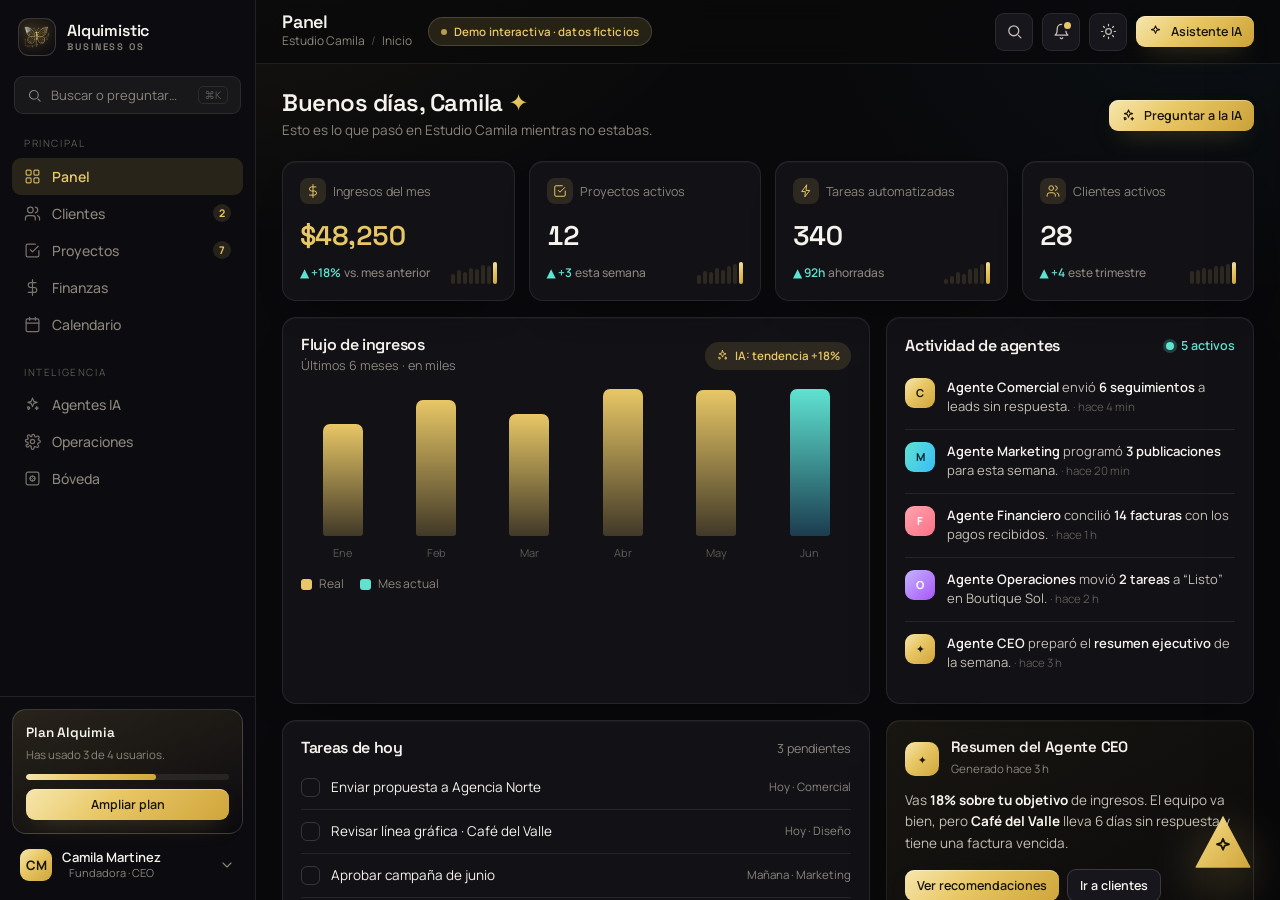
==== commit 8778b3f4: "fix: honestidad y funnel — footer real, demo etiquetada, CTA al wizard Del diagnóstico externo (SOL " ====
--- a/demo/index.html
+++ b/demo/index.html
@@ -52,6 +52,7 @@
         <h1 id="topTitle">Panel</h1>
         <div class="crumb" id="topCrumb"></div>
       </div>
+      <span class="demo-badge" title="Esta es una demostración: nada de lo que ves corresponde a un negocio real."><span class="dot"></span>Demo interactiva · datos ficticios</span>
       <div class="top-actions">
         <button class="icon-btn" id="topSearch" title="Buscar (⌘K)"><svg viewBox="0 0 24 24" fill="none" stroke="currentColor" stroke-width="1.8" stroke-linecap="round"><circle cx="11" cy="11" r="7"/><path d="m21 21-3.5-3.5"/></svg></button>
         <button class="icon-btn has-dot" title="Notificaciones"><svg viewBox="0 0 24 24" fill="none" stroke="currentColor" stroke-width="1.8" stroke-linecap="round" stroke-linejoin="round"><path d="M18 8a6 6 0 0 0-12 0c0 7-3 9-3 9h18s-3-2-3-9"/><path d="M13.7 21a2 2 0 0 1-3.4 0"/></svg></button>
--- a/demo/bos.css
+++ b/demo/bos.css
@@ -255,6 +255,15 @@
 .top-title h1 { font-size: 18px; font-weight: 600; letter-spacing: -.01em; }
 .top-title .crumb { font-size: 12px; color: var(--text-3); display: flex; gap: 6px; align-items: center; }
 .top-actions { margin-left: auto; display: flex; align-items: center; gap: 9px; }
+/* Distintivo permanente: la demo usa datos ficticios */
+.demo-badge {
+  display: inline-flex; align-items: center; gap: 7px; flex: none;
+  font-size: 11.5px; font-weight: 600; letter-spacing: .01em;
+  padding: 5px 12px; border-radius: 100px;
+  color: var(--gold-ink); background: var(--gold-soft);
+  border: 1px solid var(--border-strong);
+}
+.demo-badge .dot { width: 6px; height: 6px; border-radius: 50%; background: currentColor; opacity: .75; flex: none; }
 .icon-btn {
   width: 38px; height: 38px; border-radius: var(--r-sm); flex: none;
   display: grid; place-items: center; color: var(--text-2);
@@ -637,6 +646,12 @@
 
 @media (max-width: 860px) {
   .app { grid-template-columns: 1fr; }
+  /* En móvil el topbar queda estrecho: el distintivo pasa a pill fija abajo a la izquierda */
+  .demo-badge {
+    position: fixed; left: 12px; bottom: 14px; z-index: 60;
+    font-size: 10.5px; padding: 5px 10px;
+    background: var(--surface); box-shadow: var(--shadow-card);
+  }
   .side {
     position: fixed; top: 0; bottom: 0; left: 0; width: 280px; z-index: 80;
     transform: translateX(-103%);
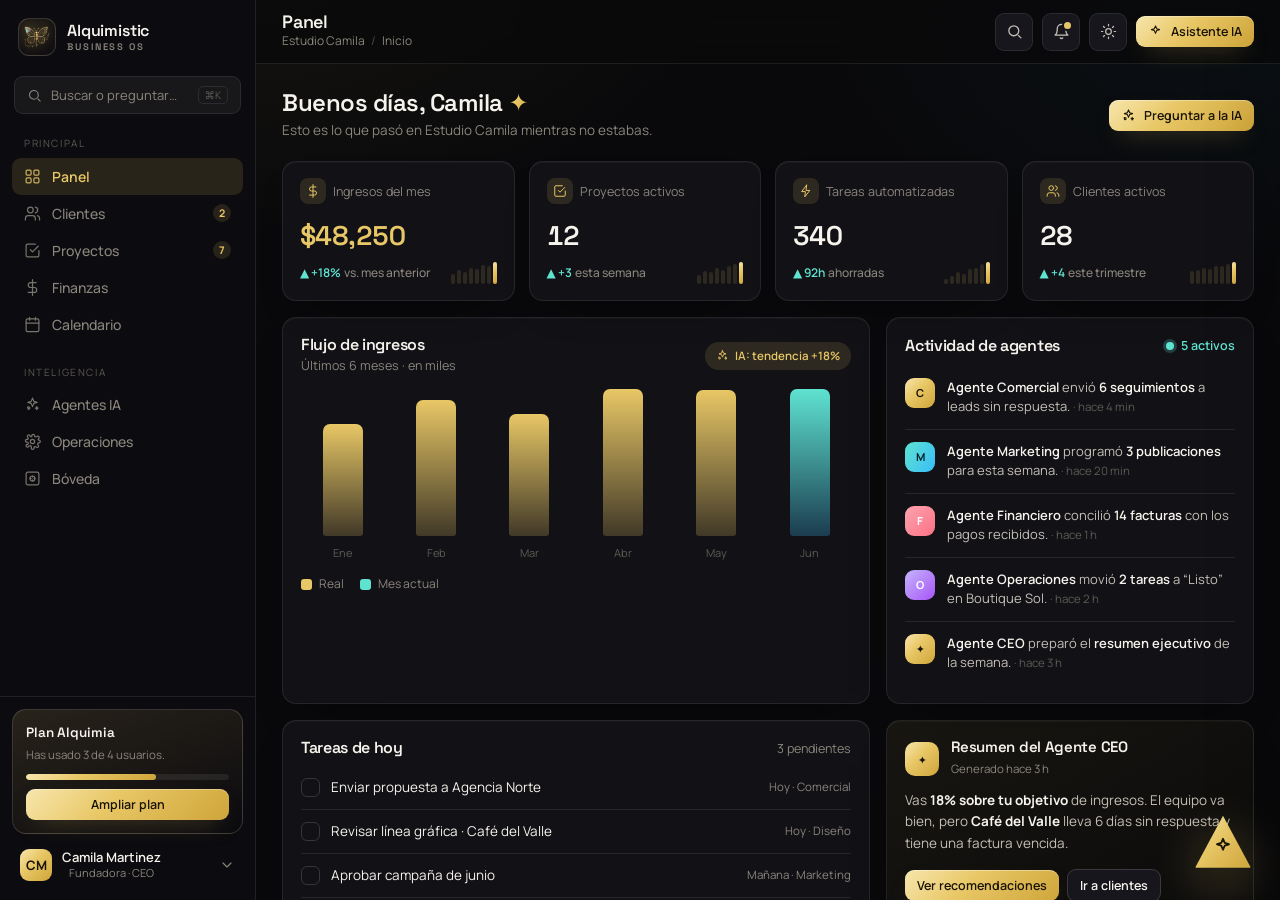
==== commit 0a66cd81: "Preguntas frecuentes completas y la página lista para buscadores - 14 preguntas frecuentes (sólo dat" ====
--- a/demo/index.html
+++ b/demo/index.html
@@ -4,6 +4,8 @@
 <meta charset="UTF-8" />
 <meta name="viewport" content="width=device-width, initial-scale=1.0" />
 <title>Alquimistic Business OS · Demo</title>
+<!-- Referencia visual interna: no se vende desde aquí, que Google no la muestre -->
+<meta name="robots" content="noindex, follow" />
 <link rel="icon" type="image/png" href="assets/logo.png" />
 <link rel="preconnect" href="https://fonts.googleapis.com" />
 <link rel="preconnect" href="https://fonts.gstatic.com" crossorigin />
@@ -52,7 +54,6 @@
         <h1 id="topTitle">Panel</h1>
         <div class="crumb" id="topCrumb"></div>
       </div>
-      <span class="demo-badge" title="Esta es una demostración: nada de lo que ves corresponde a un negocio real."><span class="dot"></span>Demo interactiva · datos ficticios</span>
       <div class="top-actions">
         <button class="icon-btn" id="topSearch" title="Buscar (⌘K)"><svg viewBox="0 0 24 24" fill="none" stroke="currentColor" stroke-width="1.8" stroke-linecap="round"><circle cx="11" cy="11" r="7"/><path d="m21 21-3.5-3.5"/></svg></button>
         <button class="icon-btn has-dot" title="Notificaciones"><svg viewBox="0 0 24 24" fill="none" stroke="currentColor" stroke-width="1.8" stroke-linecap="round" stroke-linejoin="round"><path d="M18 8a6 6 0 0 0-12 0c0 7-3 9-3 9h18s-3-2-3-9"/><path d="M13.7 21a2 2 0 0 1-3.4 0"/></svg></button>
